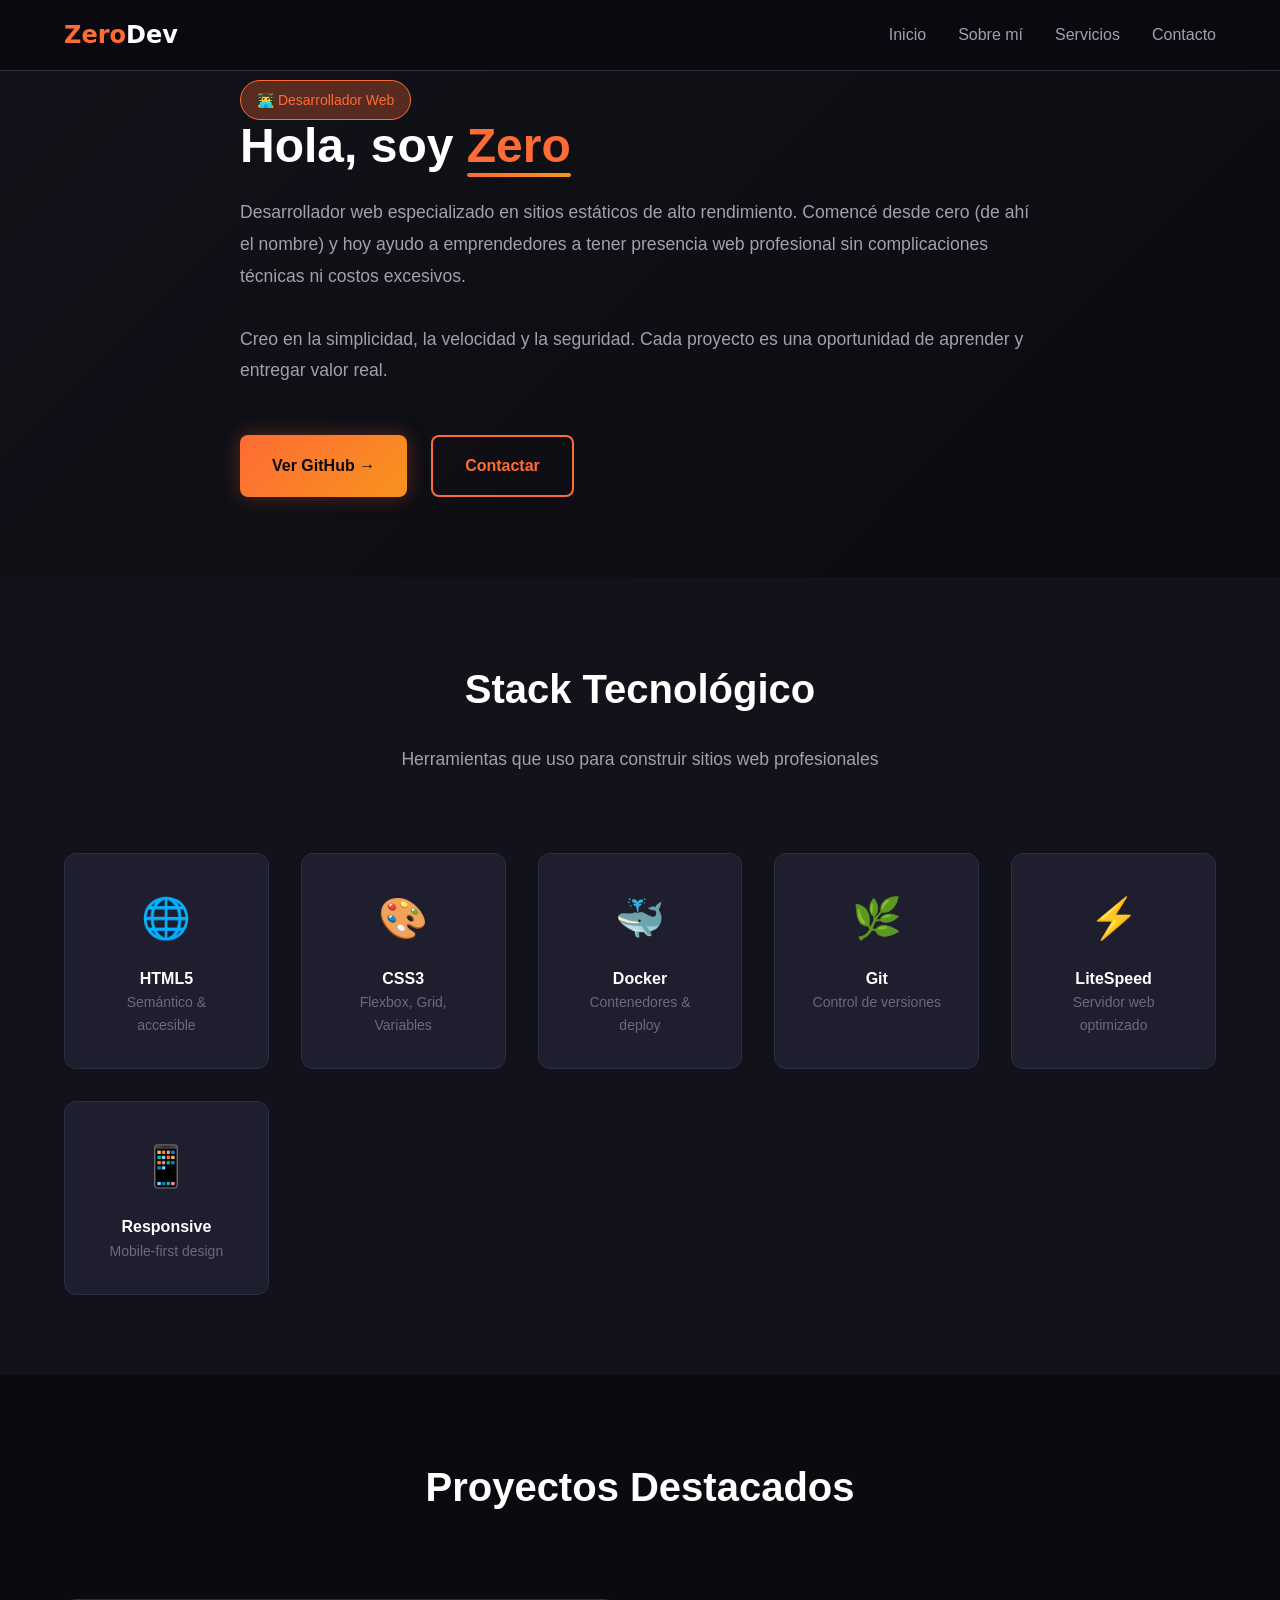
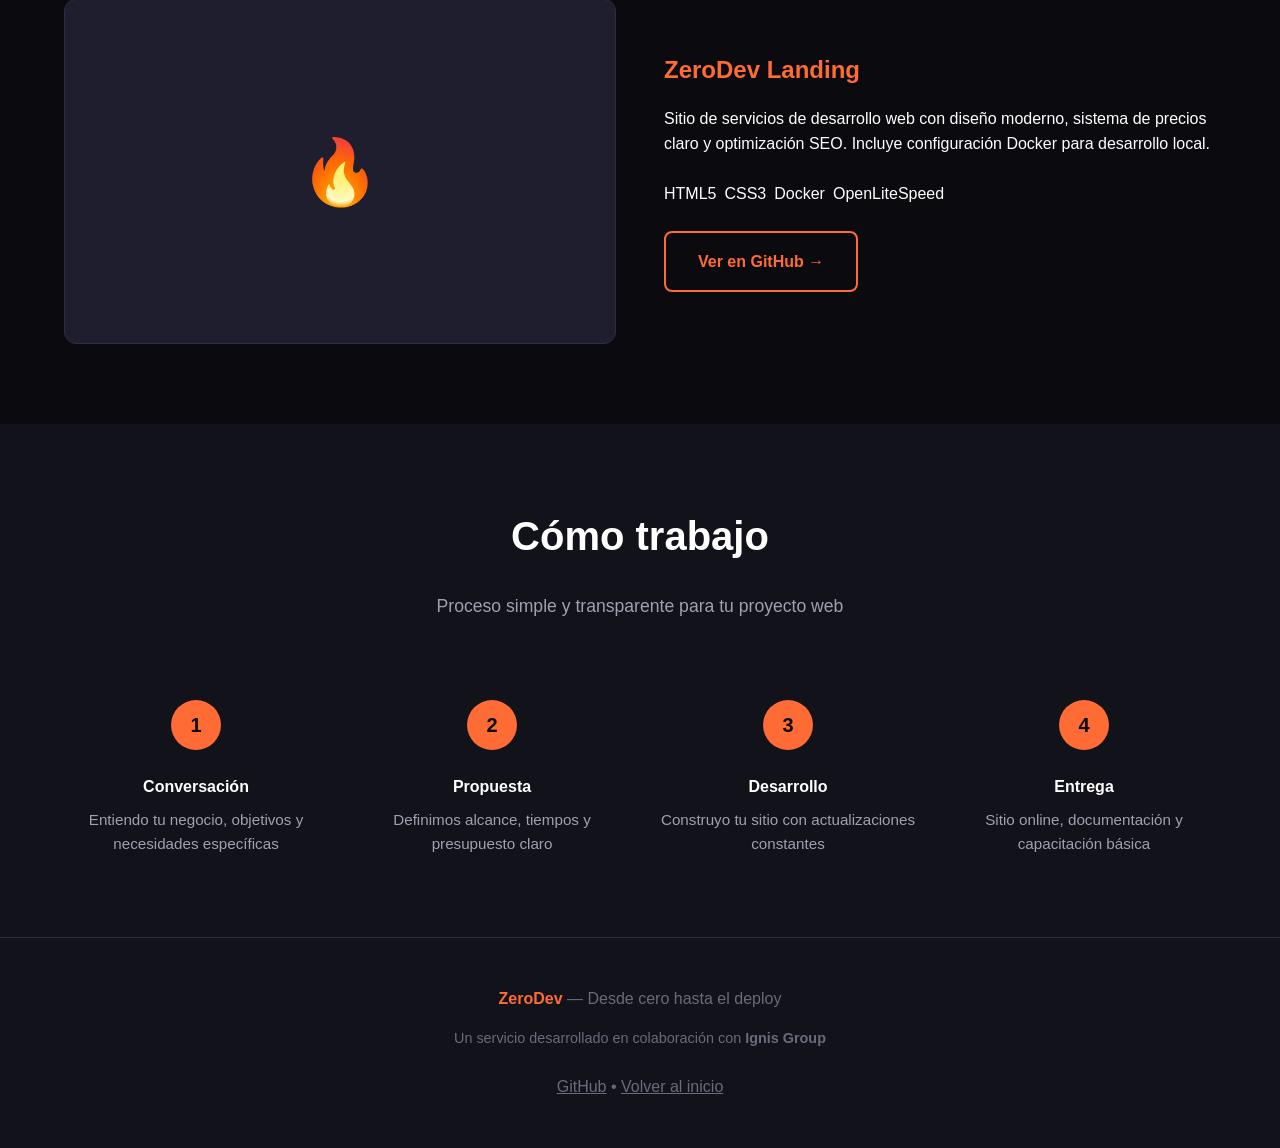
==== portafolio/index.html @ 1d30be10 "feat: sistema de diseño modular y portafolio completo - CSS dividido en: variables, componentes y pá" ====
<!DOCTYPE html>
<html lang="es">
<head>
  <meta charset="UTF-8">
  <meta name="viewport" content="width=device-width, initial-scale=1.0">
  <meta name="description" content="ZeroDev - Desarrollador web especializado en sitios estáticos rápidos, seguros y profesionales.">
  <title>Sobre mí | ZeroDev - Desarrollador Web</title>
  
  <!-- Sistema de diseño ZeroDev -->
  <link rel="stylesheet" href="../css/zero-variables.css">
  <link rel="stylesheet" href="../css/zero-components.css">
  <link rel="stylesheet" href="../css/portafolio.css">
</head>
<body>
  <!-- Navegación -->
  <nav class="nav-zero">
    <div class="container">
      <a href="/" class="nav-logo"><span>Zero</span>Dev</a>
      <ul class="nav-links">
        <li><a href="/">Inicio</a></li>
        <li><a href="/portafolio/">Sobre mí</a></li>
        <li><a href="/#servicios">Servicios</a></li>
        <li><a href="/#contacto">Contacto</a></li>
      </ul>
    </div>
  </nav>

  <!-- Hero -->
  <section class="hero hero-portafolio">
    <div class="container">
      <div class="hero-content">
        <span class="badge">👨‍💻 Desarrollador Web</span>
        <h1>Hola, soy <span class="accent">Zero</span></h1>
        <p class="bio">
          Desarrollador web especializado en sitios estáticos de alto rendimiento. 
          Comencé desde cero (de ahí el nombre) y hoy ayudo a emprendedores a tener 
          presencia web profesional sin complicaciones técnicas ni costos excesivos.
          <br><br>
          Creo en la simplicidad, la velocidad y la seguridad. Cada proyecto es una 
          oportunidad de aprender y entregar valor real.
        </p>
        <div class="hero-cta">
          <a href="https://github.com/ZenZeroQ" target="_blank" class="btn btn-primary">
            Ver GitHub →
          </a>
          <a href="mailto:zerodev@ignisgroup.cl" class="btn btn-secondary">
            Contactar
          </a>
        </div>
      </div>
    </div>
  </section>

  <!-- Stack Tecnológico -->
  <section class="section stack-section">
    <div class="container">
      <div class="section-header">
        <h2>Stack Tecnológico</h2>
        <p>Herramientas que uso para construir sitios web profesionales</p>
      </div>
      
      <div class="grid-4">
        <div class="card tech-item">
          <div class="card-icon">🌐</div>
          <div class="tech-name">HTML5</div>
          <div class="tech-level">Semántico & accesible</div>
        </div>
        <div class="card tech-item">
          <div class="card-icon">🎨</div>
          <div class="tech-name">CSS3</div>
          <div class="tech-level">Flexbox, Grid, Variables</div>
        </div>
        <div class="card tech-item">
          <div class="card-icon">🐳</div>
          <div class="tech-name">Docker</div>
          <div class="tech-level">Contenedores & deploy</div>
        </div>
        <div class="card tech-item">
          <div class="card-icon">🌿</div>
          <div class="tech-name">Git</div>
          <div class="tech-level">Control de versiones</div>
        </div>
        <div class="card tech-item">
          <div class="card-icon">⚡</div>
          <div class="tech-name">LiteSpeed</div>
          <div class="tech-level">Servidor web optimizado</div>
        </div>
        <div class="card tech-item">
          <div class="card-icon">📱</div>
          <div class="tech-name">Responsive</div>
          <div class="tech-level">Mobile-first design</div>
        </div>
      </div>
    </div>
  </section>

  <!-- Proyectos -->
  <section class="section proyectos-section">
    <div class="container">
      <div class="section-header">
        <h2>Proyectos Destacados</h2>
      </div>
      
      <div class="proyecto-card">
        <div class="proyecto-preview">🔥</div>
        <div class="proyecto-info">
          <h3>ZeroDev Landing</h3>
          <p>
            Sitio de servicios de desarrollo web con diseño moderno, 
            sistema de precios claro y optimización SEO. Incluye 
            configuración Docker para desarrollo local.
          </p>
          <div class="proyecto-tags">
            <span class="tag">HTML5</span>
            <span class="tag">CSS3</span>
            <span class="tag">Docker</span>
            <span class="tag">OpenLiteSpeed</span>
          </div>
          <a href="https://github.com/ZenZeroQ/zerodev" target="_blank" class="btn btn-secondary">
            Ver en GitHub →
          </a>
        </div>
      </div>
    </div>
  </section>

  <!-- Proceso -->
  <section class="section proceso-section">
    <div class="container">
      <div class="section-header">
        <h2>Cómo trabajo</h2>
        <p>Proceso simple y transparente para tu proyecto web</p>
      </div>
      
      <div class="steps">
        <div class="step">
          <div class="step-number">1</div>
          <h4>Conversación</h4>
          <p>Entiendo tu negocio, objetivos y necesidades específicas</p>
        </div>
        <div class="step">
          <div class="step-number">2</div>
          <h4>Propuesta</h4>
          <p>Definimos alcance, tiempos y presupuesto claro</p>
        </div>
        <div class="step">
          <div class="step-number">3</div>
          <h4>Desarrollo</h4>
          <p>Construyo tu sitio con actualizaciones constantes</p>
        </div>
        <div class="step">
          <div class="step-number">4</div>
          <h4>Entrega</h4>
          <p>Sitio online, documentación y capacitación básica</p>
        </div>
      </div>
    </div>
  </section>

  <!-- Footer -->
  <footer class="footer-zero">
    <div class="container">
      <p>
        <span class="brand">ZeroDev</span> — Desde cero hasta el deploy
      </p>
      <p class="mt-1" style="font-size: 0.9rem;">
        Un servicio desarrollado en colaboración con <strong>Ignis Group</strong>
      </p>
      <p class="mt-2">
        <a href="https://github.com/ZenZeroQ/zerodev" style="color: var(--text-muted);">GitHub</a> • 
        <a href="/" style="color: var(--text-muted);">Volver al inicio</a>
      </p>
    </div>
  </footer>
</body>
</html>
---- css/zero-variables.css ----
/* ============================================
   ZERO DEV - Sistema de Diseño
   Desde cero hasta el deploy
   ============================================ */

:root {
  /* Colores primarios - Identidad ZeroDev */
  --zero-black: #0a0a0f;
  --zero-dark: #12121a;
  --zero-gray-dark: #1e1e2e;
  --zero-gray: #2d2d44;
  --zero-gray-light: #4a4a6a;
  
  /* Acentos - Fuego que crece desde cero */
  --fire-primary: #ff6b35;
  --fire-secondary: #f7931e;
  --fire-glow: rgba(255, 107, 53, 0.3);
  
  /* Texto */
  --text-primary: #ffffff;
  --text-secondary: #a0a0b0;
  --text-muted: #6a6a7a;
  
  /* Tipografía */
  --font-display: 'Segoe UI', system-ui, -apple-system, sans-serif;
  --font-body: 'Inter', -apple-system, BlinkMacSystemFont, sans-serif;
  --font-mono: 'Fira Code', 'Monaco', monospace;
  
  /* Espaciado */
  --space-xs: 0.5rem;
  --space-sm: 1rem;
  --space-md: 1.5rem;
  --space-lg: 2rem;
  --space-xl: 3rem;
  --space-2xl: 5rem;
  
  /* Bordes */
  --radius-sm: 4px;
  --radius-md: 8px;
  --radius-lg: 12px;
  --radius-xl: 20px;
  
  /* Sombras */
  --shadow-sm: 0 1px 2px rgba(0,0,0,0.3);
  --shadow-md: 0 4px 6px rgba(0,0,0,0.4);
  --shadow-lg: 0 10px 25px rgba(0,0,0,0.5);
  --shadow-fire: 0 0 20px var(--fire-glow);
  
  /* Transiciones */
  --transition-fast: 0.15s ease;
  --transition-base: 0.3s ease;
  --transition-slow: 0.5s ease;
}

/* Reset básico */
* {
  margin: 0;
  padding: 0;
  box-sizing: border-box;
}

html {
  scroll-behavior: smooth;
}

body {
  font-family: var(--font-body);
  background: var(--zero-black);
  color: var(--text-primary);
  line-height: 1.6;
  min-height: 100vh;
}

/* Utilidades comunes */
.container {
  max-width: 1200px;
  margin: 0 auto;
  padding: 0 var(--space-md);
}

.section {
  padding: var(--space-2xl) 0;
}

/* Botones ZeroDev */
.btn {
  display: inline-flex;
  align-items: center;
  gap: var(--space-xs);
  padding: var(--space-sm) var(--space-lg);
  border-radius: var(--radius-md);
  font-weight: 600;
  text-decoration: none;
  transition: all var(--transition-base);
  cursor: pointer;
  border: none;
  font-size: 1rem;
}

.btn-primary {
  background: linear-gradient(135deg, var(--fire-primary), var(--fire-secondary));
  color: var(--zero-black);
  box-shadow: var(--shadow-fire);
}

.btn-primary:hover {
  transform: translateY(-2px);
  box-shadow: 0 0 30px var(--fire-glow);
}

.btn-secondary {
  background: transparent;
  color: var(--fire-primary);
  border: 2px solid var(--fire-primary);
}

.btn-secondary:hover {
  background: var(--fire-primary);
  color: var(--zero-black);
}

/* Badges */
.badge {
  display: inline-block;
  padding: var(--space-xs) var(--space-sm);
  background: var(--fire-glow);
  border: 1px solid var(--fire-primary);
  color: var(--fire-primary);
  border-radius: var(--radius-xl);
  font-size: 0.875rem;
  font-weight: 500;
}

/* Cards */
.card {
  background: var(--zero-gray-dark);
  border: 1px solid var(--zero-gray);
  border-radius: var(--radius-lg);
  padding: var(--space-lg);
  transition: all var(--transition-base);
}

.card:hover {
  border-color: var(--fire-primary);
  transform: translateY(-4px);
  box-shadow: var(--shadow-lg);
}

/* Navegación base */
.nav-zero {
  position: fixed;
  top: 0;
  left: 0;
  right: 0;
  background: rgba(10, 10, 15, 0.95);
  backdrop-filter: blur(10px);
  border-bottom: 1px solid var(--zero-gray);
  z-index: 1000;
  padding: var(--space-sm) 0;
}

.nav-zero .container {
  display: flex;
  justify-content: space-between;
  align-items: center;
}

.nav-logo {
  font-family: var(--font-display);
  font-size: 1.5rem;
  font-weight: 800;
  color: var(--text-primary);
  text-decoration: none;
}

.nav-logo span {
  color: var(--fire-primary);
}

.nav-links {
  display: flex;
  gap: var(--space-lg);
  list-style: none;
}

.nav-links a {
  color: var(--text-secondary);
  text-decoration: none;
  font-weight: 500;
  transition: color var(--transition-fast);
}

.nav-links a:hover {
  color: var(--fire-primary);
}

/* Footer base */
.footer-zero {
  background: var(--zero-dark);
  border-top: 1px solid var(--zero-gray);
  padding: var(--space-xl) 0;
  text-align: center;
  color: var(--text-muted);
}

.footer-zero .brand {
  color: var(--fire-primary);
  font-weight: 700;
}

/* Responsive */
@media (max-width: 768px) {
  .nav-links {
    display: none; /* Menú hamburguesa en versión final */
  }
  
  .container {
    padding: 0 var(--space-sm);
  }
}
---- css/zero-components.css ----
/* ============================================
   ZERO DEV - Componentes Reutilizables
   ============================================ */

/* ===== NAVEGACIÓN ===== */
.nav-zero {
  position: fixed;
  top: 0;
  left: 0;
  right: 0;
  background: rgba(10, 10, 15, 0.95);
  backdrop-filter: blur(10px);
  border-bottom: 1px solid var(--zero-gray);
  z-index: 1000;
  padding: var(--space-sm) 0;
}

.nav-zero .container {
  display: flex;
  justify-content: space-between;
  align-items: center;
}

.nav-logo {
  font-family: var(--font-display);
  font-size: 1.5rem;
  font-weight: 800;
  color: var(--text-primary);
  text-decoration: none;
}

.nav-logo span {
  color: var(--fire-primary);
}

.nav-links {
  display: flex;
  gap: var(--space-lg);
  list-style: none;
}

.nav-links a {
  color: var(--text-secondary);
  text-decoration: none;
  font-weight: 500;
  transition: color var(--transition-fast);
}

.nav-links a:hover {
  color: var(--fire-primary);
}

/* ===== HERO BASE ===== */
.hero {
  min-height: 100vh;
  display: flex;
  align-items: center;
  padding: var(--space-2xl) var(--space-md);
}

.hero-content {
  max-width: 800px;
}

.hero h1 {
  font-size: clamp(2.5rem, 8vw, 4.5rem);
  font-weight: 800;
  line-height: 1.1;
  margin-bottom: var(--space-md);
}

.hero h1 .accent {
  color: var(--fire-primary);
  position: relative;
}

.hero h1 .accent::after {
  content: '';
  position: absolute;
  bottom: -5px;
  left: 0;
  right: 0;
  height: 4px;
  background: linear-gradient(90deg, var(--fire-primary), var(--fire-secondary));
  border-radius: 2px;
}

.hero-subtitle {
  font-size: clamp(1.1rem, 3vw, 1.5rem);
  color: var(--text-secondary);
  max-width: 600px;
  margin-bottom: var(--space-xl);
}

.hero-cta {
  display: flex;
  gap: var(--space-md);
  flex-wrap: wrap;
}

/* ===== SECCIONES ===== */
.section {
  padding: var(--space-2xl) 0;
}

.section-header {
  text-align: center;
  margin-bottom: var(--space-2xl);
}

.section-header h2 {
  font-size: clamp(1.8rem, 4vw, 2.5rem);
  margin-bottom: var(--space-md);
}

.section-header p {
  color: var(--text-secondary);
  font-size: 1.1rem;
  max-width: 700px;
  margin: 0 auto;
}

/* ===== GRIDS ===== */
.grid-2 {
  display: grid;
  grid-template-columns: repeat(auto-fit, minmax(300px, 1fr));
  gap: var(--space-lg);
}

.grid-3 {
  display: grid;
  grid-template-columns: repeat(auto-fit, minmax(280px, 1fr));
  gap: var(--space-lg);
}

.grid-4 {
  display: grid;
  grid-template-columns: repeat(auto-fit, minmax(200px, 1fr));
  gap: var(--space-lg);
}

/* ===== CARDS ===== */
.card {
  background: var(--zero-gray-dark);
  border: 1px solid var(--zero-gray);
  border-radius: var(--radius-lg);
  padding: var(--space-lg);
  transition: all var(--transition-base);
}

.card:hover {
  border-color: var(--fire-primary);
  transform: translateY(-4px);
  box-shadow: var(--shadow-lg);
}

.card-icon {
  font-size: 2.5rem;
  margin-bottom: var(--space-sm);
}

.card h3 {
  color: var(--fire-primary);
  font-size: 1.2rem;
  margin-bottom: var(--space-sm);
}

.card p {
  color: var(--text-secondary);
  font-size: 0.95rem;
  line-height: 1.6;
}

/* ===== PROYECTO CARD ===== */
.proyecto-card {
  display: grid;
  grid-template-columns: 1fr 1fr;
  gap: var(--space-xl);
  align-items: center;
}

@media (max-width: 768px) {
  .proyecto-card {
    grid-template-columns: 1fr;
  }
}

.proyecto-preview {
  background: var(--zero-gray-dark);
  border-radius: var(--radius-lg);
  padding: var(--space-lg);
  border: 1px solid var(--zero-gray);
  aspect-ratio: 16/10;
  display: flex;
  align-items: center;
  justify-content: center;
  font-size: 4rem;
}

.proyecto-info h3 {
  color: var(--fire-primary);
  font-size: 1.5rem;
  margin-bottom: var(--space-sm);
}

.proyecto-tags {
  display: flex;
  gap: var(--space-xs);
  flex-wrap: wrap;
  margin: var(--space-md) 0;
}

/* ===== STEPS / PROCESO ===== */
.steps {
  display: grid;
  grid-template-columns: repeat(auto-fit, minmax(200px, 1fr));
  gap: var(--space-lg);
}

.step {
  text-align: center;
}

.step-number {
  width: 50px;
  height: 50px;
  background: var(--fire-primary);
  color: var(--zero-black);
  border-radius: 50%;
  display: flex;
  align-items: center;
  justify-content: center;
  font-weight: 800;
  font-size: 1.25rem;
  margin: 0 auto var(--space-md);
}

.step h4 {
  color: var(--text-primary);
  margin-bottom: var(--space-xs);
}

.step p {
  color: var(--text-secondary);
  font-size: 0.95rem;
}

/* ===== FOOTER ===== */
.footer-zero {
  background: var(--zero-dark);
  border-top: 1px solid var(--zero-gray);
  padding: var(--space-xl) 0;
  text-align: center;
  color: var(--text-muted);
}

.footer-zero .brand {
  color: var(--fire-primary);
  font-weight: 700;
}

/* ===== UTILIDADES ===== */
.text-center { text-align: center; }
.mt-1 { margin-top: var(--space-sm); }
.mt-2 { margin-top: var(--space-md); }
.mt-3 { margin-top: var(--space-lg); }
.mb-1 { margin-bottom: var(--space-sm); }
.mb-2 { margin-bottom: var(--space-md); }
.mb-3 { margin-bottom: var(--space-lg); }
---- css/portafolio.css ----
/* ============================================
   PORTAFOLIO - Estilos específicos
   ============================================ */

/* Hero portafolio más compacto */
.hero-portafolio {
  min-height: 60vh;
  background: linear-gradient(135deg, var(--zero-dark) 0%, var(--zero-black) 100%);
}

.hero-portafolio h1 {
  font-size: clamp(2rem, 5vw, 3rem);
}

.bio {
  color: var(--text-secondary);
  font-size: 1.1rem;
  line-height: 1.8;
  margin-bottom: var(--space-xl);
}

/* Stack tecnológico */
.stack-section {
  background: var(--zero-dark);
}

.tech-item {
  text-align: center;
  padding: var(--space-lg);
}

.tech-name {
  color: var(--text-primary);
  font-weight: 600;
  margin-top: var(--space-sm);
}

.tech-level {
  color: var(--text-muted);
  font-size: 0.875rem;
}

/* Proyectos */
.proyectos-section {
  background: var(--zero-black);
}

/* Proceso */
.proceso-section {
  background: var(--zero-dark);
}
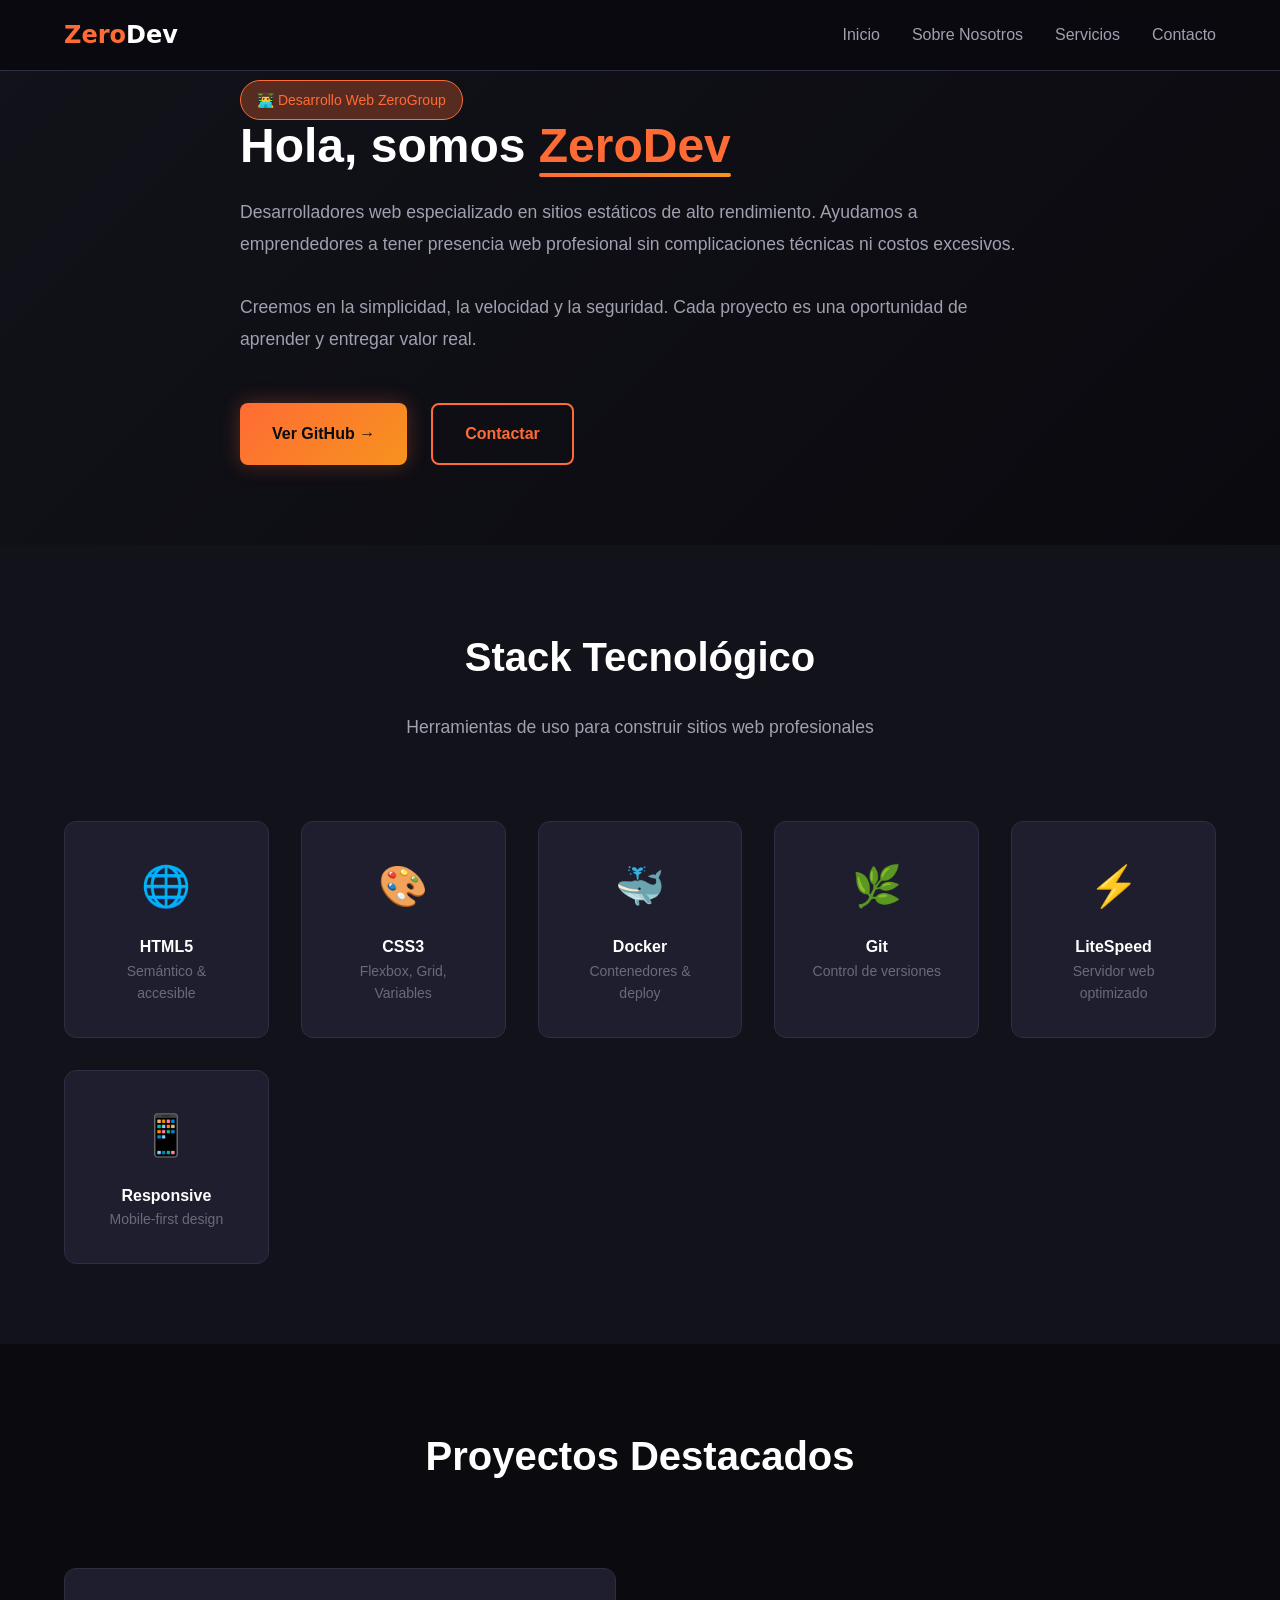
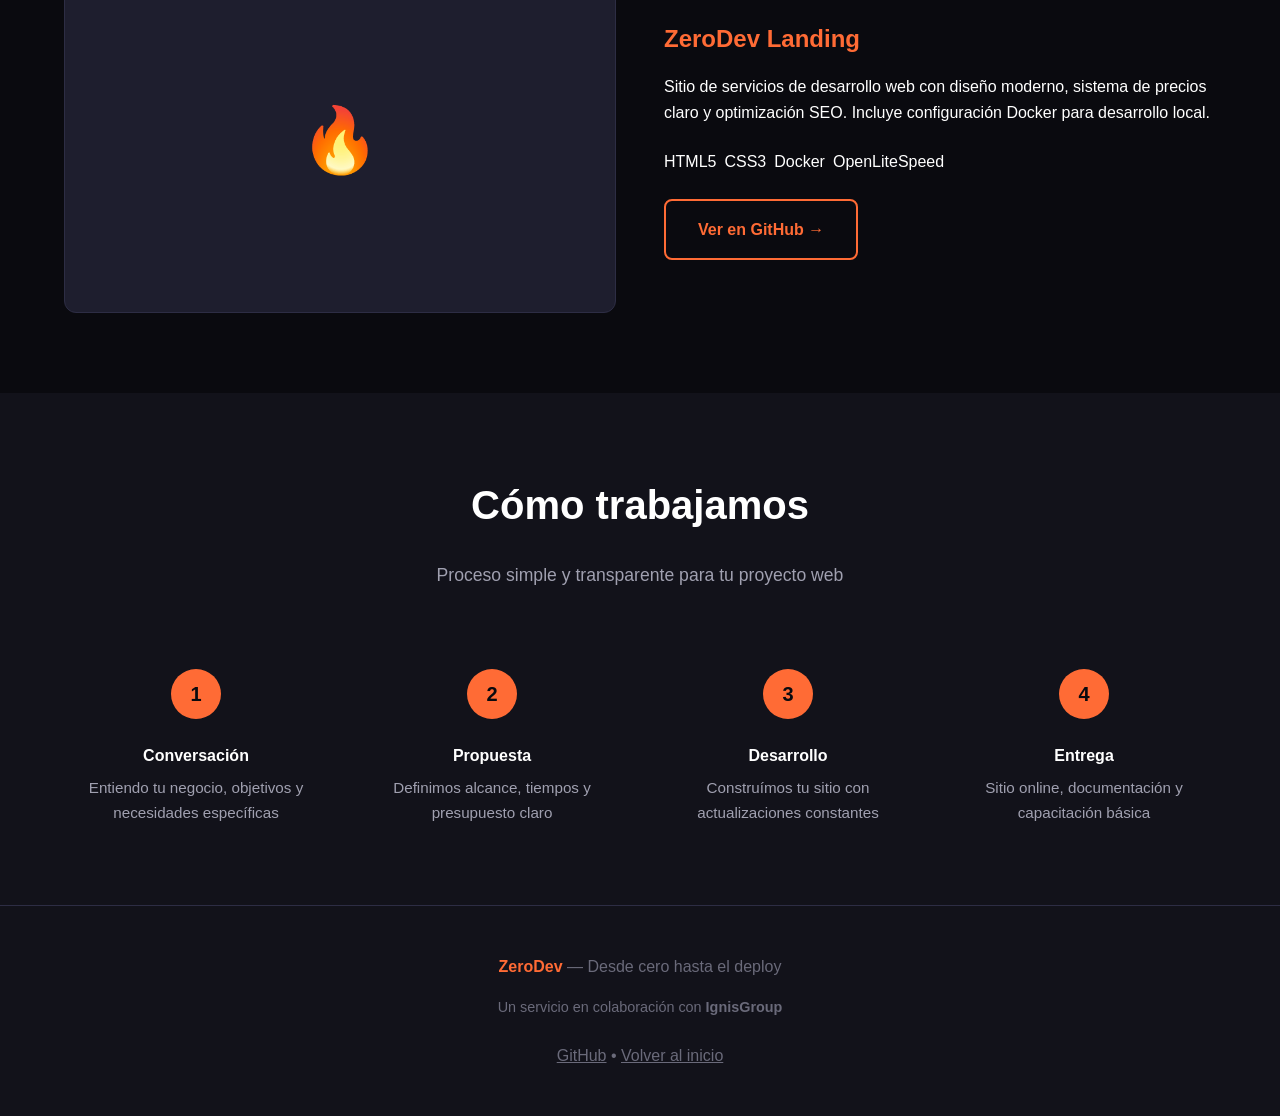
==== commit ea6194f2: "ZeroDev: lanzamiento web - contacto zerounitas." ====
--- a/portafolio/index.html
+++ b/portafolio/index.html
@@ -4,7 +4,7 @@
   <meta charset="UTF-8">
   <meta name="viewport" content="width=device-width, initial-scale=1.0">
   <meta name="description" content="ZeroDev - Desarrollador web especializado en sitios estáticos rápidos, seguros y profesionales.">
-  <title>Sobre mí | ZeroDev - Desarrollador Web</title>
+  <title>Sobre Nosotros | Desarrollo ZeroGroup</title>
   
   <!-- Sistema de diseño ZeroDev -->
   <link rel="stylesheet" href="../css/zero-variables.css">
@@ -18,7 +18,7 @@
       <a href="/" class="nav-logo"><span>Zero</span>Dev</a>
       <ul class="nav-links">
         <li><a href="/">Inicio</a></li>
-        <li><a href="/portafolio/">Sobre mí</a></li>
+        <li><a href="/portafolio/">Sobre Nosotros</a></li>
         <li><a href="/#servicios">Servicios</a></li>
         <li><a href="/#contacto">Contacto</a></li>
       </ul>
@@ -29,21 +29,21 @@
   <section class="hero hero-portafolio">
     <div class="container">
       <div class="hero-content">
-        <span class="badge">👨‍💻 Desarrollador Web</span>
-        <h1>Hola, soy <span class="accent">Zero</span></h1>
+        <span class="badge">👨‍💻 Desarrollo Web ZeroGroup</span>
+        <h1>Hola, somos <span class="accent">ZeroDev</span></h1>
         <p class="bio">
-          Desarrollador web especializado en sitios estáticos de alto rendimiento. 
-          Comencé desde cero (de ahí el nombre) y hoy ayudo a emprendedores a tener 
+          Desarrolladores web especializado en sitios estáticos de alto rendimiento. 
+          Ayudamos a emprendedores a tener 
           presencia web profesional sin complicaciones técnicas ni costos excesivos.
           <br><br>
-          Creo en la simplicidad, la velocidad y la seguridad. Cada proyecto es una 
+          Creemos en la simplicidad, la velocidad y la seguridad. Cada proyecto es una 
           oportunidad de aprender y entregar valor real.
         </p>
         <div class="hero-cta">
           <a href="https://github.com/ZenZeroQ" target="_blank" class="btn btn-primary">
             Ver GitHub →
           </a>
-          <a href="mailto:zerodev@ignisgroup.cl" class="btn btn-secondary">
+          <a href="mailto:zn.unitas@gmail.com" class="btn btn-secondary">
             Contactar
           </a>
         </div>
@@ -56,7 +56,7 @@
     <div class="container">
       <div class="section-header">
         <h2>Stack Tecnológico</h2>
-        <p>Herramientas que uso para construir sitios web profesionales</p>
+        <p>Herramientas de uso para construir sitios web profesionales</p>
       </div>
       
       <div class="grid-4">
@@ -128,7 +128,7 @@
   <section class="section proceso-section">
     <div class="container">
       <div class="section-header">
-        <h2>Cómo trabajo</h2>
+        <h2>Cómo trabajamos</h2>
         <p>Proceso simple y transparente para tu proyecto web</p>
       </div>
       
@@ -146,7 +146,7 @@
         <div class="step">
           <div class="step-number">3</div>
           <h4>Desarrollo</h4>
-          <p>Construyo tu sitio con actualizaciones constantes</p>
+          <p>Construímos tu sitio con actualizaciones constantes</p>
         </div>
         <div class="step">
           <div class="step-number">4</div>
@@ -164,7 +164,7 @@
         <span class="brand">ZeroDev</span> — Desde cero hasta el deploy
       </p>
       <p class="mt-1" style="font-size: 0.9rem;">
-        Un servicio desarrollado en colaboración con <strong>Ignis Group</strong>
+        Un servicio en colaboración con <strong>IgnisGroup</strong>
       </p>
       <p class="mt-2">
         <a href="https://github.com/ZenZeroQ/zerodev" style="color: var(--text-muted);">GitHub</a> • 
